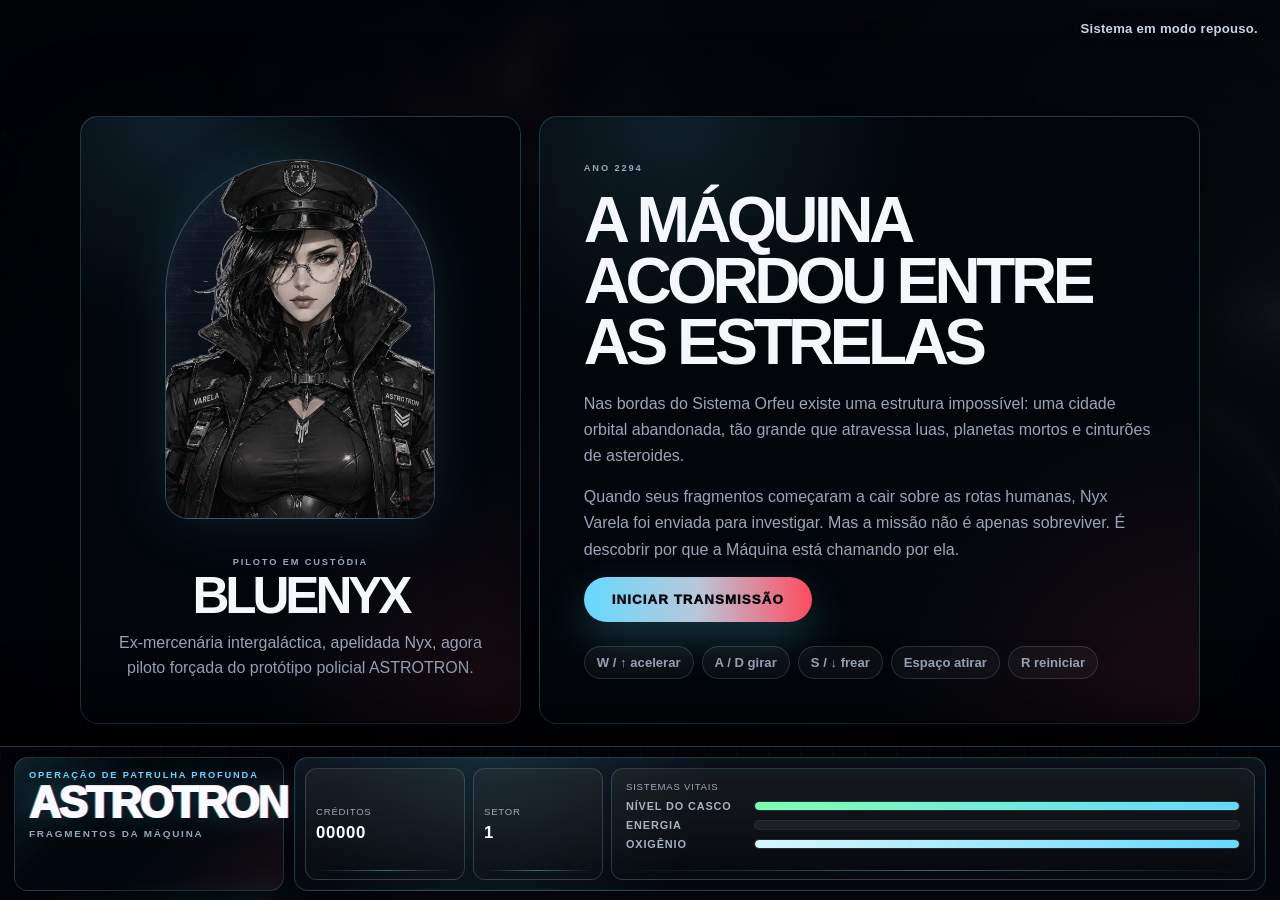
==== astrotron/index.html @ 040f87d0 "Add files via upload" ====
<!DOCTYPE html>
<html lang="pt-BR">
<head>
  <meta charset="UTF-8" />
  <meta name="viewport" content="width=device-width, initial-scale=1.0" />

  <title>ASTROTRON | Fragmentos da Máquina</title>

  <link rel="stylesheet" href="css/estilobackground.css" />
  <link rel="stylesheet" href="css/estilogeral.css" />
</head>

<body>
  <div class="astro-background">
    <div class="mega-structure structure-one"></div>
    <div class="mega-structure structure-two"></div>
    <div class="dust-layer"></div>
    <div class="noise-layer"></div>
  </div>

  <main class="game-shell">
    <section class="top-panel">
      <div class="brand-card">
        <p class="eyebrow">Operação de Patrulha Profunda</p>
        <h1>ASTROTRON</h1>
        <p class="subtitle">Fragmentos da Máquina</p>
      </div>

      <div class="hud cockpit-hud">
        <div class="hud-card compact">
          <span>Créditos</span>
          <strong id="scoreValue">00000</strong>
        </div>

        <div class="hud-card compact">
          <span>Setor</span>
          <strong id="waveValue">1</strong>
        </div>

        <div class="hud-card systems-card">
          <span>Sistemas vitais</span>

          <div class="stacked-bars">
            <label>
              <em>Nível do casco</em>
              <div class="bar hull"><i id="hullBar"></i></div>
            </label>

            <label>
              <em>Energia</em>
              <div class="bar energy"><i id="xpBar"></i></div>
            </label>

            <label>
              <em>Oxigênio</em>
              <div class="bar oxygen"><i id="oxygenBar"></i></div>
            </label>
          </div>
        </div>
      </div>
    </section>

    <section class="mission-panel">
      <span class="status-dot"></span>
      <p id="missionText">Sistema em modo repouso.</p>
    </section>

    <section class="canvas-card">
      <canvas id="gameCanvas"></canvas>

      <div id="startScreen" class="screen-overlay">
        <div class="title-screen">
          <div class="hero-profile">
            <div class="portrait-frame has-portrait-image title-nyx-frame">
              <img
                class="title-nyx-image"
                src="assets/img/personagens/nyx_retrato_policial.png"
                alt="Retrato de Nyx Varela"
                onerror="this.style.display='none';"
              />
              <div class="portrait-head"></div>
              <div class="portrait-hair"></div>
              <div class="portrait-body"></div>
              <div class="portrait-glow"></div>
            </div>

            <div class="profile-text">
              <p class="eyebrow">Piloto em custódia</p>
              <h2>BLUENYX</h2>
              <p>Ex-mercenária intergaláctica, apelidada Nyx, agora piloto forçada do protótipo policial ASTROTRON.</p>
            </div>
          </div>

          <div class="title-content">
            <p class="eyebrow">Ano 2294</p>
            <h2>A máquina acordou entre as estrelas</h2>

            <p>Nas bordas do Sistema Orfeu existe uma estrutura impossível: uma cidade orbital abandonada, tão grande que atravessa luas, planetas mortos e cinturões de asteroides.</p>

            <p>Quando seus fragmentos começaram a cair sobre as rotas humanas, Nyx Varela foi enviada para investigar. Mas a missão não é apenas sobreviver. É descobrir por que a Máquina está chamando por ela.</p>

            <button id="startBtn" class="primary-btn">Iniciar transmissão</button>

            <div class="controls-hint">
              <span>W / ↑ acelerar</span>
              <span>A / D girar</span>
              <span>S / ↓ frear</span>
              <span>Espaço atirar</span>
              <span>R reiniciar</span>
            </div>
          </div>
        </div>
      </div>

      <div id="cutsceneScreen" class="screen-overlay hidden">
        <div class="cutscene-box">
          <div class="cutscene-visual">
            <div class="cutscene-portrait">
              <div class="portrait-frame small has-portrait-image cutscene-nyx-frame">
                <img
                  class="cutscene-nyx-image"
                  src="assets/img/personagens/nyx_retrato_policial.png"
                  alt="Retrato de Nyx Varela"
                  onerror="this.style.display='none';"
                />
                <div class="portrait-head"></div>
                <div class="portrait-hair"></div>
                <div class="portrait-body"></div>
                <div class="portrait-glow"></div>
              </div>
            </div>

            <div class="cutscene-location">
              <span id="cutsceneChapter">Capítulo 01</span>
              <strong id="cutscenePlace">Cinturão Orfeu</strong>
            </div>
          </div>

          <div class="dialogue-box">
            <span id="speakerName">Nyx Varela</span>
            <p id="dialogueText"></p>

            <div class="dialogue-actions">
              <button id="skipCutsceneBtn" class="ghost-btn">Pular</button>
              <button id="nextDialogueBtn" class="primary-btn small-btn">Continuar</button>
            </div>
          </div>
        </div>
      </div>


      <div id="sectorLoadScreen" class="screen-overlay sector-load-screen hidden">
        <div class="sector-load-box">
          <span class="load-kicker">Sincronizando setor</span>
          <strong id="sectorLoadText">Carregando mapa, meteoros e telemetria...</strong>
          <div class="load-line"><i></i></div>
        </div>
      </div>

      <div id="stationScreen" class="screen-overlay hidden">
        <div class="station-box">
          <p class="eyebrow">Parada orbital</p>
          <h2 id="stationName">Posto Estelar</h2>
          <p id="stationDescription">Um abrigo improvisado preso a uma lua partida.</p>

          <div class="station-grid">
            <button id="repairBtn" class="station-card">
              <span>✚</span>
              <h3>Reparar casco</h3>
              <p>Gaste créditos para recuperar a integridade da nave.</p>
            </button>

            <button id="stationUpgradeBtn" class="station-card">
              <span>⬡</span>
              <h3>Oficina de upgrade</h3>
              <p>Instale módulos experimentais na ASTROTRON.</p>
            </button>

            <button id="continueMissionBtn" class="station-card">
              <span>➜</span>
              <h3>Continuar rota</h3>
              <p>Retorne ao vazio e atravesse o próximo setor.</p>
            </button>
          </div>
        </div>
      </div>

      <div id="upgradeScreen" class="screen-overlay hidden">
        <div class="screen-box upgrade-box">
          <p class="eyebrow">Oficina da ASTROTRON</p>
          <h2>Escolha uma melhoria</h2>
          <p>Cada módulo consome créditos e muda a forma como a nave responde no campo de fragmentos.</p>

          <div id="upgradeCards" class="upgrade-grid"></div>
        </div>
      </div>

      <div id="gameOverScreen" class="screen-overlay hidden">
        <div class="screen-box">
          <p class="eyebrow danger">Transmissão perdida</p>
          <h2>Nyx desapareceu no vazio</h2>

          <p>A última imagem enviada pela ASTROTRON mostra a Máquina se abrindo como uma cidade viva entre os destroços.</p>

          <div class="result-box">
            <span>Créditos finais</span>
            <strong id="finalScore">0</strong>
          </div>

          <div class="result-box">
            <span>Recorde local</span>
            <strong id="highScore">0</strong>
          </div>

          <button id="restartBtn" class="primary-btn">Reiniciar missão</button>
        </div>
      </div>
    </section>

    <footer class="bottom-panel">
      <p>ASTROTRON — Protótipo narrativo com combate espacial, setores, estações, upgrades e inimigos biomecânicos.</p>
    </footer>
  </main>

  <script src="js/config.js" defer></script>
  <script src="js/utils.js" defer></script>
  <script src="js/background.js" defer></script>
  <script src="js/story.js" defer></script>
  <script src="js/entities.js" defer></script>
  <script src="js/game.js" defer></script>
</body>
</html>
---- astrotron/css/estilobackground.css ----
.astro-background {
  position: fixed;
  inset: 0;
  z-index: 0;
  overflow: hidden;
  background:
    radial-gradient(circle at 20% 20%, rgba(102, 217, 255, 0.12), transparent 25%),
    radial-gradient(circle at 80% 12%, rgba(255, 75, 95, 0.1), transparent 26%),
    radial-gradient(circle at 52% 82%, rgba(140, 109, 255, 0.13), transparent 30%),
    #030407;
}

.astro-background::before,
.astro-background::after {
  content: "";
  position: absolute;
  inset: -20%;
  background-image:
    radial-gradient(circle, rgba(255, 255, 255, 0.72) 1px, transparent 1px),
    radial-gradient(circle, rgba(102, 217, 255, 0.42) 1px, transparent 1px);
  background-size: 120px 120px, 220px 220px;
  background-position: 0 0, 50px 70px;
  opacity: 0.28;
  animation: starDrift 70s linear infinite;
}

.astro-background::after {
  opacity: 0.18;
  filter: blur(1px);
  animation-duration: 120s;
  animation-direction: reverse;
}

.mega-structure {
  position: absolute;
  width: 620px;
  height: 620px;
  opacity: 0.24;
  border: 1px solid rgba(185, 230, 255, 0.15);
  background:
    repeating-linear-gradient(90deg, rgba(255, 255, 255, 0.05) 0 2px, transparent 2px 42px),
    repeating-linear-gradient(0deg, rgba(255, 255, 255, 0.035) 0 2px, transparent 2px 54px),
    linear-gradient(135deg, rgba(102, 217, 255, 0.08), transparent);
  box-shadow:
    inset 0 0 80px rgba(102, 217, 255, 0.08),
    0 0 80px rgba(0, 0, 0, 0.6);
}

.structure-one {
  right: -220px;
  top: -180px;
  transform: rotate(18deg);
}

.structure-two {
  left: -260px;
  bottom: -240px;
  transform: rotate(-12deg);
}

.dust-layer {
  position: absolute;
  inset: -10%;
  background:
    radial-gradient(circle at 40% 55%, rgba(255, 255, 255, 0.07), transparent 2%),
    radial-gradient(circle at 64% 38%, rgba(255, 75, 95, 0.08), transparent 3%),
    radial-gradient(circle at 18% 72%, rgba(102, 217, 255, 0.08), transparent 2%);
  filter: blur(26px);
  animation: dustMove 18s ease-in-out infinite alternate;
}

.noise-layer {
  position: absolute;
  inset: 0;
  opacity: 0.12;
  background: repeating-linear-gradient(
    to bottom,
    transparent 0,
    transparent 5px,
    rgba(255, 255, 255, 0.08) 6px
  );
  pointer-events: none;
}

@keyframes starDrift {
  from {
    transform: translate3d(0, 0, 0) rotate(0deg);
  }

  to {
    transform: translate3d(-160px, 120px, 0) rotate(8deg);
  }
}

@keyframes dustMove {
  from {
    transform: translateX(-30px) scale(1);
  }

  to {
    transform: translateX(30px) scale(1.08);
  }
}
---- astrotron/css/estilogeral.css ----
* {
  margin: 0;
  padding: 0;
  box-sizing: border-box;
}

:root {
  --bg: #030407;
  --panel: rgba(8, 12, 18, 0.62);
  --panel-strong: rgba(7, 10, 16, 0.94);
  --line: rgba(185, 230, 255, 0.16);
  --line-strong: rgba(185, 230, 255, 0.3);
  --text: #f4f7fb;
  --muted: #9aa6b8;
  --steel: #b8c7d9;
  --blue: #66d9ff;
  --red: #ff4b5f;
  --amber: #ffb86b;
  --green: #7dffb2;
  --violet: #8c6dff;
  --shadow: 0 24px 90px rgba(0, 0, 0, 0.55);
}

html,
body {
  width: 100%;
  height: 100%;
  background: var(--bg);
  color: var(--text);
  font-family: Arial, Helvetica, sans-serif;
  overflow: hidden;
}

button {
  font-family: inherit;
}

.game-shell {
  position: fixed;
  inset: 0;
  z-index: 2;
  width: 100vw;
  height: 100vh;
  padding: 0;
  overflow: hidden;
}

.canvas-card {
  position: fixed;
  inset: 0;
  width: 100vw;
  height: 100vh;
  min-height: 100vh;
  border: 0;
  border-radius: 0;
  overflow: hidden;
  background: #020308;
}

#gameCanvas {
  display: block;
  width: 100%;
  height: 100%;
  background: #020308;
}

.top-panel {
  position: fixed;
  top: 12px;
  left: 12px;
  right: 12px;
  z-index: 25;
  display: grid;
  grid-template-columns: minmax(210px, 300px) 1fr;
  gap: 10px;
  pointer-events: none;
}

.brand-card,
.hud,
.mission-panel,
.bottom-panel {
  border: 1px solid var(--line);
  background: linear-gradient(135deg, rgba(255, 255, 255, 0.045), transparent 38%), var(--panel);
  backdrop-filter: blur(18px);
  box-shadow: var(--shadow);
  pointer-events: auto;
}

.brand-card {
  position: relative;
  overflow: hidden;
  border-radius: 12px;
  padding: 10px 14px;
}

.brand-card::before {
  content: "";
  position: absolute;
  left: -30%;
  bottom: -25%;
  width: 130%;
  height: 2px;
  background: linear-gradient(90deg, transparent, var(--blue), var(--red), transparent);
  box-shadow: 0 0 32px var(--blue);
  transform: rotate(-8deg);
}

.eyebrow {
  color: var(--blue);
  text-transform: uppercase;
  letter-spacing: 0.2em;
  font-size: 0.58rem;
  font-weight: 900;
  margin-bottom: 4px;
}

.eyebrow.danger {
  color: var(--red);
}

h1 {
  font-size: clamp(1.8rem, 3.7vw, 3.9rem);
  line-height: 0.82;
  letter-spacing: -0.09em;
  font-weight: 950;
  text-transform: uppercase;
  color: #f8fbff;
  text-shadow:
    2px 0 0 rgba(255, 75, 95, 0.65),
    -2px 0 0 rgba(102, 217, 255, 0.65),
    0 0 40px rgba(102, 217, 255, 0.2);
}

.subtitle {
  margin-top: 5px;
  color: var(--muted);
  font-weight: 800;
  letter-spacing: 0.12em;
  text-transform: uppercase;
  font-size: 0.64rem;
}

.hud {
  border-radius: 12px;
  padding: 8px;
  display: grid;
  grid-template-columns: repeat(5, minmax(90px, 1fr));
  gap: 8px;
}

.hud-card {
  border: 1px solid var(--line);
  background: rgba(3, 5, 12, 0.45);
  border-radius: 9px;
  padding: 9px 10px;
  min-height: 62px;
}

.hud-card span {
  display: block;
  color: var(--muted);
  font-size: 0.62rem;
  margin-bottom: 6px;
  text-transform: uppercase;
  letter-spacing: 0.08em;
}

.hud-card strong {
  font-size: 0.95rem;
  letter-spacing: 0.04em;
}

.hud-card.wide {
  grid-column: span 1;
}

.bar {
  width: 100%;
  height: 7px;
  border-radius: 999px;
  background: rgba(255, 255, 255, 0.08);
  overflow: hidden;
}

.bar i {
  display: block;
  width: 100%;
  height: 100%;
  border-radius: inherit;
  background: linear-gradient(90deg, var(--green), var(--blue));
  box-shadow: 0 0 18px rgba(102, 217, 255, 0.45);
  transition: width 0.25s ease;
}

.bar.xp i {
  width: 0%;
  background: linear-gradient(90deg, var(--violet), var(--red), var(--amber));
}

.mission-panel {
  position: fixed;
  left: 12px;
  right: 12px;
  top: 92px;
  z-index: 24;
  min-height: 34px;
  border-radius: 10px;
  padding: 8px 14px;
  display: flex;
  align-items: center;
  gap: 10px;
}

.status-dot {
  width: 9px;
  height: 9px;
  border-radius: 999px;
  background: var(--blue);
  box-shadow: 0 0 20px var(--blue);
}

.mission-panel p {
  color: var(--muted);
  font-weight: 800;
  letter-spacing: 0.02em;
  font-size: 0.82rem;
}

.screen-overlay {
  position: absolute;
  inset: 0;
  z-index: 10;
  display: grid;
  place-items: center;
  padding: 18px;
  background: linear-gradient(180deg, rgba(2, 3, 8, 0.36), rgba(2, 3, 8, 0.88)), rgba(2, 3, 8, 0.7);
  backdrop-filter: blur(12px);
  animation: interfaceFadeIn 0.38s ease both;
}

@keyframes interfaceFadeIn {
  from {
    opacity: 0;
    transform: scale(1.015);
  }

  to {
    opacity: 1;
    transform: scale(1);
  }
}

.hidden {
  display: none !important;
}

.title-screen {
  width: min(1120px, calc(100vw - 36px));
  display: grid;
  grid-template-columns: 0.8fr 1.2fr;
  gap: 18px;
  align-items: stretch;
  margin-top: 88px;
}

.hero-profile,
.title-content,
.screen-box,
.cutscene-box,
.station-box {
  border: 1px solid var(--line-strong);
  background: linear-gradient(135deg, rgba(102, 217, 255, 0.08), transparent 35%), linear-gradient(315deg, rgba(255, 75, 95, 0.08), transparent 38%), var(--panel-strong);
  box-shadow: var(--shadow);
}

.hero-profile {
  border-radius: 18px;
  padding: 26px;
  display: flex;
  flex-direction: column;
  justify-content: center;
}

.title-content,
.screen-box,
.station-box {
  border-radius: 18px;
  padding: clamp(24px, 4vw, 44px);
}

.title-content h2,
.screen-box h2,
.station-box h2 {
  font-size: clamp(2.1rem, 5vw, 4.6rem);
  line-height: 0.95;
  letter-spacing: -0.07em;
  margin-bottom: 18px;
  text-transform: uppercase;
}

.title-content p,
.screen-box p,
.station-box p {
  color: var(--muted);
  line-height: 1.65;
  margin-bottom: 14px;
}

.portrait-frame {
  position: relative;
  width: min(270px, 80vw);
  height: 360px;
  margin: 0 auto 24px;
  border: 1px solid var(--line-strong);
  border-radius: 140px 140px 24px 24px;
  overflow: hidden;
  background: radial-gradient(circle at 50% 25%, rgba(255, 75, 95, 0.22), transparent 28%), linear-gradient(180deg, #111827, #05070c);
  box-shadow: inset 0 0 40px rgba(102, 217, 255, 0.08), 0 0 60px rgba(102, 217, 255, 0.13);
}

.portrait-frame.small {
  width: 180px;
  height: 240px;
  margin: 0;
  border-radius: 90px 90px 22px 22px;
}

.portrait-head {
  position: absolute;
  left: 50%;
  top: 65px;
  width: 86px;
  height: 108px;
  transform: translateX(-50%);
  border-radius: 50px 50px 44px 44px;
  background: linear-gradient(180deg, #d6b19c, #8d5f55);
  box-shadow: inset -10px -12px 20px rgba(0, 0, 0, 0.25);
  z-index: 3;
}

.portrait-frame.small .portrait-head {
  top: 28px;
  width: 42px;
  height: 54px;
}

.portrait-hair {
  position: absolute;
  left: 50%;
  top: 38px;
  width: 150px;
  height: 190px;
  transform: translateX(-50%);
  border-radius: 80px 80px 60px 60px;
  background: linear-gradient(120deg, rgba(102, 217, 255, 0.35), transparent 30%), linear-gradient(180deg, #141923, #030405);
  z-index: 2;
}

.portrait-frame.small .portrait-hair {
  top: 18px;
  width: 72px;
  height: 96px;
}

.portrait-body {
  position: absolute;
  left: 50%;
  bottom: -12px;
  width: 220px;
  height: 190px;
  transform: translateX(-50%);
  clip-path: polygon(50% 0%, 86% 18%, 100% 100%, 0 100%, 14% 18%);
  background: linear-gradient(90deg, rgba(102, 217, 255, 0.45), transparent 18%, transparent 82%, rgba(255, 75, 95, 0.45)), linear-gradient(180deg, #2b3441, #07090f);
  z-index: 1;
}

.portrait-frame.small .portrait-body {
  width: 100px;
  height: 88px;
}

.portrait-glow {
  position: absolute;
  inset: 0;
  background: linear-gradient(90deg, transparent 47%, rgba(102, 217, 255, 0.18) 48%, transparent 50%), repeating-linear-gradient(to bottom, transparent 0 8px, rgba(255, 255, 255, 0.04) 9px);
  z-index: 4;
  mix-blend-mode: screen;
}

.profile-text {
  text-align: center;
}

.profile-text h2 {
  font-size: clamp(2rem, 4vw, 3.8rem);
  line-height: 0.9;
  letter-spacing: -0.08em;
}

.profile-text p {
  color: var(--muted);
  line-height: 1.55;
  margin-top: 12px;
}

.primary-btn,
.ghost-btn {
  border: 0;
  border-radius: 999px;
  padding: 15px 28px;
  font-weight: 950;
  text-transform: uppercase;
  letter-spacing: 0.08em;
  cursor: pointer;
  transition: transform 0.18s ease, filter 0.18s ease, border-color 0.18s ease;
}

.primary-btn {
  color: #05070c;
  background: linear-gradient(90deg, var(--blue), var(--steel), var(--red));
  box-shadow: 0 16px 42px rgba(102, 217, 255, 0.22);
}

.primary-btn:hover,
.ghost-btn:hover,
.station-card:hover,
.upgrade-card:hover {
  transform: translateY(-3px);
  filter: brightness(1.08);
}

.ghost-btn {
  color: var(--text);
  background: transparent;
  border: 1px solid var(--line-strong);
}

.small-btn {
  padding: 11px 18px;
  font-size: 0.78rem;
}

.controls-hint {
  display: flex;
  flex-wrap: wrap;
  gap: 8px;
  margin-top: 24px;
}

.controls-hint span {
  border: 1px solid var(--line);
  border-radius: 999px;
  padding: 8px 12px;
  color: var(--muted);
  background: rgba(255, 255, 255, 0.04);
  font-size: 0.82rem;
  font-weight: 800;
}

.cutscene-box {
  width: min(1050px, calc(100vw - 36px));
  border-radius: 18px;
  overflow: hidden;
  margin-top: 70px;
}

.cutscene-visual {
  min-height: 300px;
  padding: 26px;
  display: flex;
  align-items: flex-end;
  justify-content: space-between;
  gap: 18px;
  background: linear-gradient(180deg, rgba(2, 3, 8, 0.2), rgba(2, 3, 8, 0.88)), repeating-linear-gradient(90deg, rgba(255, 255, 255, 0.04) 0 1px, transparent 1px 80px), radial-gradient(circle at 80% 20%, rgba(255, 75, 95, 0.18), transparent 30%), radial-gradient(circle at 20% 60%, rgba(102, 217, 255, 0.16), transparent 28%);
}

.cutscene-location {
  text-align: right;
}

.cutscene-location span {
  display: block;
  color: var(--blue);
  text-transform: uppercase;
  letter-spacing: 0.18em;
  font-size: 0.75rem;
  font-weight: 900;
  margin-bottom: 8px;
}

.cutscene-location strong {
  display: block;
  font-size: clamp(2rem, 5vw, 4.5rem);
  line-height: 0.85;
  letter-spacing: -0.08em;
  text-transform: uppercase;
}

.dialogue-box {
  border-top: 1px solid var(--line-strong);
  padding: 22px;
  background: rgba(2, 3, 8, 0.82);
}

.dialogue-box span {
  display: block;
  color: var(--amber);
  font-weight: 950;
  text-transform: uppercase;
  letter-spacing: 0.12em;
  margin-bottom: 10px;
}

.dialogue-box p {
  color: var(--text);
  font-size: clamp(1.1rem, 2.2vw, 1.45rem);
  line-height: 1.55;
  min-height: 76px;
}

.dialogue-actions {
  display: flex;
  justify-content: flex-end;
  gap: 10px;
  margin-top: 18px;
}

.station-box {
  width: min(980px, calc(100vw - 36px));
  text-align: center;
  margin-top: 70px;
}

.station-grid,
.upgrade-grid {
  display: grid;
  grid-template-columns: repeat(3, 1fr);
  gap: 14px;
  margin-top: 24px;
}

.station-card,
.upgrade-card {
  border: 1px solid var(--line);
  border-radius: 16px;
  padding: 22px;
  color: var(--text);
  background: linear-gradient(180deg, rgba(255, 255, 255, 0.075), rgba(255, 255, 255, 0.025));
  text-align: left;
  cursor: pointer;
  transition: transform 0.18s ease, filter 0.18s ease, border-color 0.18s ease;
}

.disabled-upgrade {
  opacity: 0.48;
  cursor: not-allowed;
}

.station-card:hover,
.upgrade-card:hover {
  border-color: var(--blue);
}

.station-card span,
.upgrade-icon {
  width: 50px;
  height: 50px;
  display: grid;
  place-items: center;
  border-radius: 14px;
  margin-bottom: 14px;
  color: var(--blue);
  background: rgba(102, 217, 255, 0.1);
  font-size: 1.5rem;
}

.station-card h3,
.upgrade-card h3 {
  margin-bottom: 8px;
  font-size: 1.2rem;
}

.station-card p,
.upgrade-card p {
  color: var(--muted);
  line-height: 1.5;
  margin: 0 0 8px;
}

.upgrade-box {
  width: min(960px, calc(100vw - 36px));
  text-align: center;
  margin-top: 70px;
}

.result-box {
  border: 1px solid var(--line);
  border-radius: 14px;
  padding: 14px;
  margin: 12px auto;
  max-width: 330px;
  background: rgba(255, 255, 255, 0.04);
}

.result-box span {
  display: block;
  color: var(--muted);
  margin-bottom: 6px;
}

.result-box strong {
  font-size: 1.7rem;
}

.bottom-panel {
  display: none;
}

@media (max-width: 980px) {
  .top-panel {
    grid-template-columns: 1fr;
  }

  .hud {
    grid-template-columns: repeat(2, 1fr);
  }

  .hud-card.wide {
    grid-column: span 2;
  }

  .mission-panel {
    top: 210px;
  }

  .title-screen {
    grid-template-columns: 1fr;
    margin-top: 220px;
    overflow-y: auto;
    max-height: calc(100vh - 240px);
  }

  .station-grid,
  .upgrade-grid {
    grid-template-columns: 1fr;
  }

  .cutscene-visual {
    align-items: center;
    flex-direction: column;
    text-align: center;
  }

  .cutscene-location {
    text-align: center;
  }
}

@media (max-width: 560px) {
  .top-panel {
    left: 6px;
    right: 6px;
    top: 6px;
  }

  .hud {
    grid-template-columns: 1fr;
  }

  .hud-card.wide {
    grid-column: span 1;
  }

  .mission-panel {
    left: 6px;
    right: 6px;
    top: 390px;
  }

  .screen-overlay {
    padding: 8px;
  }

  .title-content,
  .screen-box,
  .station-box {
    padding: 22px;
  }

  .dialogue-actions {
    flex-direction: column;
  }
}


.cutscene-nyx-frame {
  background: #f3f0ec;
}

.cutscene-nyx-image {
  position: absolute;
  inset: 0;
  z-index: 6;
  width: 100%;
  height: 100%;
  object-fit: cover;
  object-position: center top;
}

.cutscene-nyx-image + .portrait-head,
.cutscene-nyx-image + .portrait-head + .portrait-hair,
.cutscene-nyx-image + .portrait-head + .portrait-hair + .portrait-body {
  opacity: 0;
}

.screen-overlay:not(.hidden),
.cutscene-box,
.station-box,
.screen-box,
.title-screen {
  animation: astrotronFadeIn 0.45s ease both;
}

@keyframes astrotronFadeIn {
  from {
    opacity: 0;
    transform: translateY(8px) scale(1.01);
  }

  to {
    opacity: 1;
    transform: translateY(0) scale(1);
  }
}


.has-portrait-image {
  background: radial-gradient(circle at 50% 20%, rgba(255, 75, 95, 0.12), transparent 28%), linear-gradient(180deg, #111827, #05070c);
}

.title-nyx-image,
.cutscene-nyx-image {
  position: absolute;
  inset: 0;
  z-index: 6;
  width: 100%;
  height: 100%;
  object-fit: contain;
  object-position: center bottom;
}

.title-nyx-image {
  transform: scale(1.08);
  transform-origin: center bottom;
}

.cutscene-nyx-image {
  transform: scale(1.22);
  transform-origin: center bottom;
}

.has-portrait-image .portrait-head,
.has-portrait-image .portrait-hair,
.has-portrait-image .portrait-body {
  opacity: 0;
}

.cutscene-box {
  width: min(1180px, calc(100vw - 36px));
}

.cutscene-visual {
  min-width: 220px;
}


/* ASTROTRON V10 - cockpit UI, RPG Maker dialogue and professional HUD */

body {
  cursor: crosshair;
}

.top-panel {
  top: auto;
  bottom: 0;
  left: 0;
  right: 0;
  height: 154px;
  padding: 10px 14px 12px;
  display: grid;
  grid-template-columns: 270px 1fr;
  align-items: stretch;
  gap: 10px;
  pointer-events: none;
  background:
    linear-gradient(180deg, rgba(3, 5, 11, 0.0), rgba(3, 5, 11, 0.86) 14%, rgba(3, 5, 11, 0.96)),
    repeating-linear-gradient(90deg, rgba(102, 217, 255, 0.04) 0 1px, transparent 1px 32px);
  border-top: 1px solid rgba(102, 217, 255, 0.26);
  box-shadow: 0 -24px 70px rgba(0, 0, 0, 0.82);
}

.brand-card {
  border-radius: 14px;
  padding: 12px 14px;
  background:
    linear-gradient(135deg, rgba(102, 217, 255, 0.12), transparent 32%),
    linear-gradient(315deg, rgba(255, 75, 95, 0.08), transparent 42%),
    rgba(3, 8, 14, 0.88);
  overflow: visible;
}

.brand-card h1,
h1 {
  font-size: clamp(1.9rem, 3.4vw, 3.35rem);
  line-height: 0.9;
  letter-spacing: -0.045em;
  white-space: nowrap;
  overflow: visible;
  text-shadow:
    1px 0 0 rgba(255, 75, 95, 0.65),
    -1px 0 0 rgba(102, 217, 255, 0.65),
    0 0 28px rgba(102, 217, 255, 0.24);
}

.subtitle {
  font-size: 0.62rem;
  letter-spacing: 0.18em;
}

.hud {
  border-radius: 14px;
  padding: 10px;
  background:
    radial-gradient(circle at 20% 0%, rgba(102, 217, 255, 0.13), transparent 28%),
    linear-gradient(180deg, rgba(10, 16, 24, 0.88), rgba(2, 4, 9, 0.94));
  border-color: rgba(102, 217, 255, 0.24);
  box-shadow:
    inset 0 0 0 1px rgba(255, 255, 255, 0.025),
    inset 0 0 42px rgba(102, 217, 255, 0.05);
}

.hud-card {
  min-height: 82px;
  border-radius: 12px;
  background:
    linear-gradient(180deg, rgba(255, 255, 255, 0.065), rgba(255, 255, 255, 0.018)),
    rgba(0, 0, 0, 0.22);
  border-color: rgba(185, 230, 255, 0.18);
  position: relative;
  overflow: hidden;
}

.hud-card::after {
  content: "";
  position: absolute;
  left: 10px;
  right: 10px;
  bottom: 8px;
  height: 1px;
  background: linear-gradient(90deg, transparent, rgba(102, 217, 255, 0.45), transparent);
}

.hud-card span {
  color: rgba(210, 224, 240, 0.72);
  font-size: 0.6rem;
}

.hud-card strong {
  font-size: 1.05rem;
  color: #f5fbff;
}

.bar {
  height: 9px;
  margin-top: 12px;
  background: rgba(255, 255, 255, 0.065);
  border: 1px solid rgba(255, 255, 255, 0.05);
}

.mission-panel {
  top: auto;
  left: 14px;
  right: 14px;
  bottom: 160px;
  border-radius: 12px;
  background: linear-gradient(90deg, rgba(4, 8, 16, 0.76), rgba(4, 8, 16, 0.38));
  border-color: rgba(102, 217, 255, 0.22);
  box-shadow: 0 10px 40px rgba(0, 0, 0, 0.45);
}

.screen-overlay {
  padding-bottom: 166px;
}

/* RPG Maker style dialogue */
#cutsceneScreen {
  place-items: end center;
  padding: 0 24px 172px;
  background: linear-gradient(180deg, rgba(0,0,0,0.14), rgba(0,0,0,0.42));
}

.cutscene-box {
  position: relative;
  width: min(1180px, calc(100vw - 48px));
  margin: 0 auto;
  border: 0;
  background: transparent;
  box-shadow: none;
  overflow: visible;
  display: block;
}

.cutscene-visual {
  min-height: 0;
  padding: 0;
  background: none;
  display: block;
}

.cutscene-portrait {
  position: absolute;
  left: 34px;
  bottom: 118px;
  z-index: 15;
  filter: drop-shadow(0 18px 32px rgba(0, 0, 0, 0.72));
}

.portrait-frame.small {
  width: 240px;
  height: 320px;
  border-radius: 18px;
  border-color: rgba(102, 217, 255, 0.24);
  background: transparent;
}

.cutscene-nyx-image {
  transform: scale(1.33);
  object-fit: contain;
  object-position: center bottom;
}

.cutscene-location {
  position: absolute;
  right: 28px;
  bottom: 128px;
  z-index: 16;
  text-align: right;
  opacity: 0.82;
  pointer-events: none;
}

.cutscene-location strong {
  font-size: clamp(1.4rem, 3.2vw, 3.3rem);
}

.dialogue-box {
  position: relative;
  z-index: 14;
  min-height: 150px;
  padding: 24px 28px 20px 300px;
  border: 1px solid rgba(102, 217, 255, 0.28);
  border-radius: 16px;
  background:
    linear-gradient(90deg, rgba(2, 7, 14, 0.96), rgba(5, 10, 18, 0.9)),
    repeating-linear-gradient(90deg, rgba(255,255,255,0.04) 0 1px, transparent 1px 30px);
  box-shadow:
    0 -12px 50px rgba(0,0,0,0.55),
    inset 0 0 38px rgba(102, 217, 255, 0.055);
}

.dialogue-box span {
  color: #66d9ff;
  font-size: 0.88rem;
  margin-bottom: 9px;
}

.dialogue-box p {
  font-size: clamp(1.05rem, 1.7vw, 1.32rem);
  min-height: 58px;
  max-width: 760px;
}

.dialogue-actions {
  position: absolute;
  right: 18px;
  bottom: 16px;
  margin: 0;
}

.ghost-btn,
.primary-btn.small-btn {
  padding: 10px 16px;
}

.sector-load-screen {
  z-index: 28;
  background:
    radial-gradient(circle at 50% 45%, rgba(102, 217, 255, 0.12), transparent 32%),
    rgba(0, 0, 0, 0.68);
}

.sector-load-box {
  width: min(520px, calc(100vw - 48px));
  padding: 26px;
  border: 1px solid rgba(102, 217, 255, 0.28);
  border-radius: 18px;
  background: rgba(4, 8, 16, 0.9);
  box-shadow: 0 20px 80px rgba(0, 0, 0, 0.72);
  text-align: center;
}

.load-kicker {
  display: block;
  color: #66d9ff;
  text-transform: uppercase;
  letter-spacing: 0.18em;
  font-weight: 900;
  font-size: 0.7rem;
  margin-bottom: 10px;
}

.sector-load-box strong {
  display: block;
  font-size: 1rem;
  color: #f4f7fb;
  margin-bottom: 18px;
}

.load-line {
  height: 4px;
  border-radius: 999px;
  background: rgba(255,255,255,0.08);
  overflow: hidden;
}

.load-line i {
  display: block;
  height: 100%;
  width: 44%;
  border-radius: inherit;
  background: linear-gradient(90deg, transparent, #66d9ff, #ff4b5f);
  animation: loadSweep 1s ease-in-out infinite;
}

@keyframes loadSweep {
  from { transform: translateX(-110%); }
  to { transform: translateX(250%); }
}

.upgrade-box,
.station-box,
.screen-box,
.title-content,
.hero-profile {
  border-color: rgba(102, 217, 255, 0.23);
  background:
    radial-gradient(circle at 20% 0%, rgba(102, 217, 255, 0.12), transparent 30%),
    radial-gradient(circle at 100% 100%, rgba(255, 75, 95, 0.1), transparent 35%),
    rgba(3, 7, 13, 0.92);
}

.upgrade-card,
.station-card {
  border-color: rgba(102, 217, 255, 0.18);
  background:
    linear-gradient(135deg, rgba(102, 217, 255, 0.085), transparent 36%),
    linear-gradient(180deg, rgba(255,255,255,0.055), rgba(255,255,255,0.018));
}

.disabled-upgrade {
  cursor: not-allowed;
}

@media (max-width: 980px) {
  .top-panel {
    height: 270px;
    grid-template-columns: 1fr;
  }

  .mission-panel {
    bottom: 276px;
    top: auto;
  }

  .screen-overlay {
    padding-bottom: 282px;
  }

  #cutsceneScreen {
    padding-bottom: 286px;
  }

  .dialogue-box {
    padding-left: 24px;
    padding-top: 130px;
  }

  .cutscene-portrait {
    left: 24px;
    bottom: 118px;
  }

  .portrait-frame.small {
    width: 160px;
    height: 210px;
  }
}

@media (max-width: 560px) {
  .top-panel {
    height: 410px;
  }

  .mission-panel {
    bottom: 416px;
    top: auto;
  }

  .screen-overlay {
    padding-bottom: 420px;
  }

  #cutsceneScreen {
    padding: 0 10px 420px;
  }
}


/* ASTROTRON V11 - revisão de HUD, cutscenes e área jogável */

.cinematic-mode .top-panel,
.cinematic-mode .mission-panel {
  opacity: 0;
  pointer-events: none;
  transform: translateY(18px);
}

.top-panel,
.mission-panel {
  transition: opacity 0.28s ease, transform 0.28s ease;
}

.cockpit-hud {
  grid-template-columns: 160px 130px 1fr;
}

.hud-card.compact {
  min-height: 112px;
  display: flex;
  flex-direction: column;
  justify-content: center;
}

.systems-card {
  min-height: 112px;
  padding: 12px 14px;
}

.systems-card > span {
  margin-bottom: 8px;
}

.stacked-bars {
  display: grid;
  gap: 7px;
}

.stacked-bars label {
  display: grid;
  grid-template-columns: 118px 1fr;
  gap: 10px;
  align-items: center;
}

.stacked-bars em {
  font-style: normal;
  color: rgba(210, 224, 240, 0.78);
  font-size: 0.68rem;
  font-weight: 900;
  letter-spacing: 0.08em;
  text-transform: uppercase;
}

.stacked-bars .bar {
  margin-top: 0;
  height: 10px;
}

.bar.hull i {
  background: linear-gradient(90deg, #7dffb2, #66d9ff);
}

.bar.energy i {
  background: linear-gradient(90deg, #8c6dff, #66d9ff);
}

.bar.oxygen i {
  width: 100%;
  background: linear-gradient(90deg, #d7f7ff, #66d9ff);
}

.mission-panel {
  top: 20px;
  right: 22px;
  left: auto;
  bottom: auto;
  width: min(420px, calc(100vw - 44px));
  min-height: 0;
  padding: 0;
  border: 0;
  background: transparent;
  box-shadow: none;
  justify-content: flex-end;
  pointer-events: none;
}

.mission-panel .status-dot {
  display: none;
}

.mission-panel p {
  text-align: right;
  color: rgba(230, 240, 255, 0.88);
  text-shadow: 0 0 12px rgba(0, 0, 0, 0.92), 0 0 18px rgba(102, 217, 255, 0.28);
  font-size: 0.82rem;
  line-height: 1.35;
}

.cutscene-portrait {
  left: 22px;
  bottom: 96px;
}

.portrait-frame.small {
  width: 280px;
  height: 390px;
  border: 0;
  overflow: visible;
  background: transparent;
}

.cutscene-nyx-image {
  width: 100%;
  height: 100%;
  object-fit: contain;
  object-position: center bottom;
  transform: scale(1.02);
  filter: drop-shadow(0 18px 26px rgba(0, 0, 0, 0.72));
}

.dialogue-box {
  padding-left: 330px;
}

@media (max-width: 980px) {
  .cockpit-hud {
    grid-template-columns: 1fr 1fr;
  }

  .systems-card {
    grid-column: span 2;
  }

  .mission-panel {
    top: 12px;
    right: 12px;
    bottom: auto;
  }

  .portrait-frame.small {
    width: 190px;
    height: 270px;
  }

  .dialogue-box {
    padding-left: 24px;
    padding-top: 155px;
  }
}

@media (max-width: 560px) {
  .cockpit-hud {
    grid-template-columns: 1fr;
  }

  .systems-card {
    grid-column: span 1;
  }

  .stacked-bars label {
    grid-template-columns: 96px 1fr;
  }

  .mission-panel {
    top: 8px;
    right: 8px;
    width: calc(100vw - 16px);
  }
}
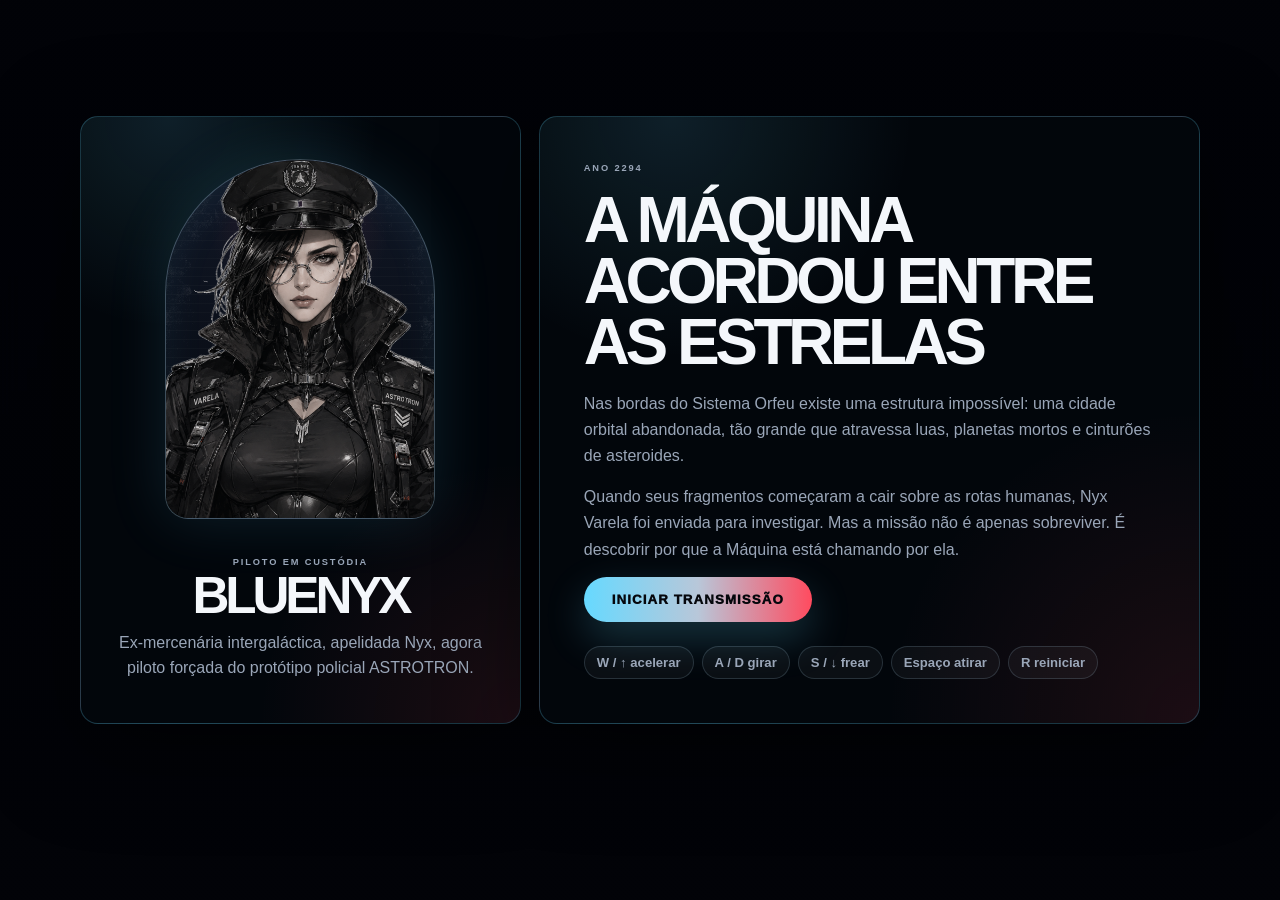
==== commit 7a8a231e: "Add files via upload" ====
--- a/astrotron/index.html
+++ b/astrotron/index.html
@@ -114,13 +114,25 @@
 
       <div id="cutsceneScreen" class="screen-overlay hidden">
         <div class="cutscene-box">
-          <div class="cutscene-visual">
+          <div class="cutscene-meta">
+            <div>
+              <span class="meta-label">Transmissão</span>
+              <strong id="speakerName">Nyx</strong>
+            </div>
+
+            <div>
+              <span id="cutsceneChapter">Capítulo 01</span>
+              <strong id="cutscenePlace">Cinturão Orfeu</strong>
+            </div>
+          </div>
+
+          <div class="dialogue-row">
             <div class="cutscene-portrait">
               <div class="portrait-frame small has-portrait-image cutscene-nyx-frame">
                 <img
                   class="cutscene-nyx-image"
                   src="assets/img/personagens/nyx_retrato_policial.png"
-                  alt="Retrato de Nyx Varela"
+                  alt="Retrato de Bluenyx Varela"
                   onerror="this.style.display='none';"
                 />
                 <div class="portrait-head"></div>
@@ -130,19 +142,13 @@
               </div>
             </div>
 
-            <div class="cutscene-location">
-              <span id="cutsceneChapter">Capítulo 01</span>
-              <strong id="cutscenePlace">Cinturão Orfeu</strong>
-            </div>
-          </div>
-
-          <div class="dialogue-box">
-            <span id="speakerName">Nyx Varela</span>
-            <p id="dialogueText"></p>
-
-            <div class="dialogue-actions">
-              <button id="skipCutsceneBtn" class="ghost-btn">Pular</button>
-              <button id="nextDialogueBtn" class="primary-btn small-btn">Continuar</button>
+            <div class="dialogue-box">
+              <p id="dialogueText"></p>
+
+              <div class="dialogue-actions">
+                <button id="skipCutsceneBtn" class="ghost-btn">Pular</button>
+                <button id="nextDialogueBtn" class="primary-btn small-btn">Continuar</button>
+              </div>
             </div>
           </div>
         </div>
@@ -162,6 +168,7 @@
           <p class="eyebrow">Parada orbital</p>
           <h2 id="stationName">Posto Estelar</h2>
           <p id="stationDescription">Um abrigo improvisado preso a uma lua partida.</p>
+          <p class="interface-credits">Créditos disponíveis: <strong id="interfaceCreditsValue">00000</strong></p>
 
           <div class="station-grid">
             <button id="repairBtn" class="station-card">
@@ -191,6 +198,7 @@
           <h2>Escolha uma melhoria</h2>
           <p>Cada módulo consome créditos e muda a forma como a nave responde no campo de fragmentos.</p>
 
+          <p class="interface-credits">Créditos disponíveis: <strong id="upgradeCreditsValue">00000</strong></p>
           <div id="upgradeCards" class="upgrade-grid"></div>
         </div>
       </div>
--- a/astrotron/css/estilogeral.css
+++ b/astrotron/css/estilogeral.css
@@ -1298,3 +1298,216 @@
     width: calc(100vw - 16px);
   }
 }
+
+
+/* ASTROTRON V12 - ajustes solicitados */
+
+.menu-mode .top-panel,
+.menu-mode .mission-panel,
+.cinematic-mode .top-panel,
+.cinematic-mode .mission-panel {
+  opacity: 0;
+  pointer-events: none;
+  transform: translateY(18px);
+}
+
+.top-panel {
+  grid-template-columns: clamp(360px, 35vw, 470px) minmax(0, 1fr);
+  height: 140px;
+  padding: 8px 12px 10px;
+}
+
+.brand-card {
+  min-width: 0;
+  padding: 10px 14px;
+}
+
+.brand-card h1,
+h1 {
+  font-size: clamp(1.7rem, 2.8vw, 2.95rem);
+  letter-spacing: -0.035em;
+  transform: scaleX(0.94);
+  transform-origin: left center;
+}
+
+.subtitle {
+  font-size: 0.56rem;
+  letter-spacing: 0.12em;
+}
+
+.cockpit-hud {
+  grid-template-columns: 120px 86px minmax(250px, 0.7fr);
+  justify-content: end;
+}
+
+.hud-card.compact {
+  min-height: 94px;
+  padding: 8px;
+}
+
+.systems-card {
+  min-height: 94px;
+  max-width: 430px;
+  justify-self: end;
+  width: 100%;
+}
+
+.stacked-bars {
+  gap: 5px;
+}
+
+.stacked-bars label {
+  grid-template-columns: 92px 1fr;
+}
+
+.stacked-bars em {
+  font-size: 0.58rem;
+}
+
+.stacked-bars .bar {
+  height: 8px;
+}
+
+.mission-panel {
+  left: 22px;
+  right: auto;
+  top: 18px;
+  width: min(440px, calc(100vw - 44px));
+  justify-content: flex-start;
+}
+
+.mission-panel p {
+  text-align: left;
+}
+
+#cutsceneScreen {
+  place-items: end center;
+  padding: 0 24px 152px;
+}
+
+.cutscene-box {
+  width: min(1240px, calc(100vw - 48px));
+  display: block;
+}
+
+.cutscene-meta {
+  width: min(760px, calc(100vw - 390px));
+  margin-left: 360px;
+  margin-bottom: 8px;
+  display: flex;
+  align-items: end;
+  justify-content: space-between;
+  gap: 16px;
+  color: #f6fbff;
+  text-transform: uppercase;
+  letter-spacing: 0.09em;
+  text-shadow: 0 0 18px rgba(0, 0, 0, 0.82);
+}
+
+.cutscene-meta span,
+.cutscene-meta .meta-label {
+  display: block;
+  color: rgba(102, 217, 255, 0.9);
+  font-size: 0.62rem;
+  font-weight: 900;
+  margin-bottom: 3px;
+}
+
+.cutscene-meta strong {
+  display: block;
+  font-size: clamp(1rem, 1.8vw, 1.45rem);
+}
+
+.dialogue-row {
+  display: grid;
+  grid-template-columns: 340px minmax(0, 1fr);
+  gap: 18px;
+  align-items: end;
+}
+
+.cutscene-portrait {
+  position: relative;
+  left: auto;
+  bottom: auto;
+  z-index: 15;
+  justify-self: end;
+}
+
+.portrait-frame.small {
+  width: 320px;
+  height: 430px;
+  border: 0;
+  overflow: visible;
+}
+
+.cutscene-nyx-image {
+  transform: scale(1.1);
+  object-fit: contain;
+  object-position: center bottom;
+}
+
+.cutscene-location {
+  display: none;
+}
+
+.dialogue-box {
+  min-height: 148px;
+  padding: 24px 28px 20px 28px;
+}
+
+.interface-credits {
+  margin: 10px auto 0;
+  color: rgba(210, 224, 240, 0.78);
+  text-transform: uppercase;
+  letter-spacing: 0.08em;
+  font-size: 0.72rem;
+  font-weight: 900;
+}
+
+.interface-credits strong {
+  color: #66d9ff;
+}
+
+@media (max-width: 980px) {
+  .top-panel {
+    height: 250px;
+    grid-template-columns: 1fr;
+  }
+
+  .cockpit-hud {
+    grid-template-columns: 1fr 1fr;
+  }
+
+  .systems-card {
+    max-width: none;
+  }
+
+  .dialogue-row {
+    grid-template-columns: 190px minmax(0, 1fr);
+  }
+
+  .cutscene-meta {
+    width: auto;
+    margin-left: 210px;
+  }
+
+  .portrait-frame.small {
+    width: 190px;
+    height: 270px;
+  }
+}
+
+@media (max-width: 620px) {
+  .dialogue-row {
+    grid-template-columns: 1fr;
+  }
+
+  .cutscene-portrait {
+    justify-self: start;
+  }
+
+  .cutscene-meta {
+    margin-left: 0;
+    width: auto;
+  }
+}
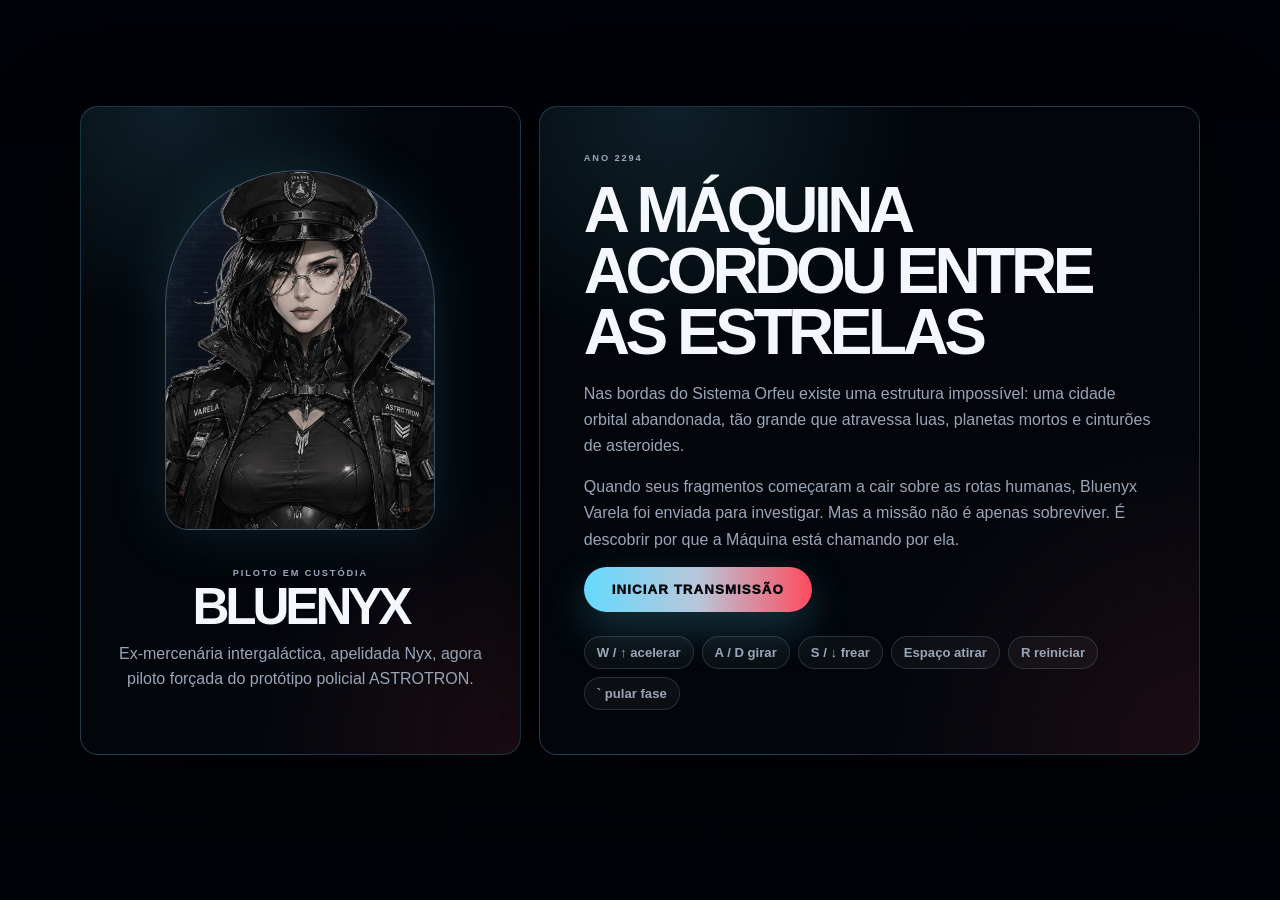
==== commit e76a3803: "Update index.html" ====
--- a/astrotron/index.html
+++ b/astrotron/index.html
@@ -3,27 +3,19 @@
 <head>
   <meta charset="UTF-8" />
   <meta name="viewport" content="width=device-width, initial-scale=1.0" />
-
-  <title>ASTROTRON | Fragmentos da Máquina</title>
+  <title>ASTROTRON</title>
 
   <link rel="stylesheet" href="css/estilobackground.css" />
   <link rel="stylesheet" href="css/estilogeral.css" />
 </head>
 
 <body>
-  <div class="astro-background">
-    <div class="mega-structure structure-one"></div>
-    <div class="mega-structure structure-two"></div>
-    <div class="dust-layer"></div>
-    <div class="noise-layer"></div>
-  </div>
-
   <main class="game-shell">
     <section class="top-panel">
       <div class="brand-card">
-        <p class="eyebrow">Operação de Patrulha Profunda</p>
+        <p class="eyebrow">Polícia do Setor Orfeu</p>
         <h1>ASTROTRON</h1>
-        <p class="subtitle">Fragmentos da Máquina</p>
+        <p class="subtitle">Protótipo de patrulha profunda</p>
       </div>
 
       <div class="hud cockpit-hud">
@@ -43,17 +35,23 @@
           <div class="stacked-bars">
             <label>
               <em>Nível do casco</em>
-              <div class="bar hull"><i id="hullBar"></i></div>
+              <div class="bar hull">
+                <i id="hullBar"></i>
+              </div>
             </label>
 
             <label>
               <em>Energia</em>
-              <div class="bar energy"><i id="xpBar"></i></div>
+              <div class="bar energy">
+                <i id="xpBar"></i>
+              </div>
             </label>
 
             <label>
               <em>Oxigênio</em>
-              <div class="bar oxygen"><i id="oxygenBar"></i></div>
+              <div class="bar oxygen">
+                <i id="oxygenBar"></i>
+              </div>
             </label>
           </div>
         </div>
@@ -75,7 +73,7 @@
               <img
                 class="title-nyx-image"
                 src="assets/img/personagens/nyx_retrato_policial.png"
-                alt="Retrato de Nyx Varela"
+                alt="Retrato de Bluenyx Varela"
                 onerror="this.style.display='none';"
               />
               <div class="portrait-head"></div>
@@ -97,7 +95,7 @@
 
             <p>Nas bordas do Sistema Orfeu existe uma estrutura impossível: uma cidade orbital abandonada, tão grande que atravessa luas, planetas mortos e cinturões de asteroides.</p>
 
-            <p>Quando seus fragmentos começaram a cair sobre as rotas humanas, Nyx Varela foi enviada para investigar. Mas a missão não é apenas sobreviver. É descobrir por que a Máquina está chamando por ela.</p>
+            <p>Quando seus fragmentos começaram a cair sobre as rotas humanas, Bluenyx Varela foi enviada para investigar. Mas a missão não é apenas sobreviver. É descobrir por que a Máquina está chamando por ela.</p>
 
             <button id="startBtn" class="primary-btn">Iniciar transmissão</button>
 
@@ -107,6 +105,7 @@
               <span>S / ↓ frear</span>
               <span>Espaço atirar</span>
               <span>R reiniciar</span>
+              <span>` pular fase</span>
             </div>
           </div>
         </div>
@@ -154,12 +153,13 @@
         </div>
       </div>
 
-
       <div id="sectorLoadScreen" class="screen-overlay sector-load-screen hidden">
         <div class="sector-load-box">
           <span class="load-kicker">Sincronizando setor</span>
           <strong id="sectorLoadText">Carregando mapa, meteoros e telemetria...</strong>
-          <div class="load-line"><i></i></div>
+          <div class="load-line">
+            <i></i>
+          </div>
         </div>
       </div>
 
@@ -168,7 +168,11 @@
           <p class="eyebrow">Parada orbital</p>
           <h2 id="stationName">Posto Estelar</h2>
           <p id="stationDescription">Um abrigo improvisado preso a uma lua partida.</p>
-          <p class="interface-credits">Créditos disponíveis: <strong id="interfaceCreditsValue">00000</strong></p>
+
+          <p class="interface-credits">
+            Créditos disponíveis:
+            <strong id="interfaceCreditsValue">00000</strong>
+          </p>
 
           <div class="station-grid">
             <button id="repairBtn" class="station-card">
@@ -185,20 +189,24 @@
 
             <button id="continueMissionBtn" class="station-card">
               <span>➜</span>
-              <h3>Continuar rota</h3>
-              <p>Retorne ao vazio e atravesse o próximo setor.</p>
+              <h3>Continuar missão</h3>
+              <p>Volte ao setor e siga para a próxima zona de risco.</p>
             </button>
           </div>
         </div>
       </div>
 
       <div id="upgradeScreen" class="screen-overlay hidden">
-        <div class="screen-box upgrade-box">
-          <p class="eyebrow">Oficina da ASTROTRON</p>
-          <h2>Escolha uma melhoria</h2>
-          <p>Cada módulo consome créditos e muda a forma como a nave responde no campo de fragmentos.</p>
-
-          <p class="interface-credits">Créditos disponíveis: <strong id="upgradeCreditsValue">00000</strong></p>
+        <div class="station-box upgrade-box">
+          <p class="eyebrow">Núcleo de evolução</p>
+          <h2>Escolha um módulo</h2>
+          <p>A ASTROTRON absorveu energia suficiente para modificar sua estrutura.</p>
+
+          <p class="interface-credits">
+            Créditos disponíveis:
+            <strong id="upgradeCreditsValue">00000</strong>
+          </p>
+
           <div id="upgradeCards" class="upgrade-grid"></div>
         </div>
       </div>
@@ -206,7 +214,7 @@
       <div id="gameOverScreen" class="screen-overlay hidden">
         <div class="screen-box">
           <p class="eyebrow danger">Transmissão perdida</p>
-          <h2>Nyx desapareceu no vazio</h2>
+          <h2>ASTROTRON caiu</h2>
 
           <p>A última imagem enviada pela ASTROTRON mostra a Máquina se abrindo como uma cidade viva entre os destroços.</p>
 
--- a/astrotron/css/estilogeral.css
+++ b/astrotron/css/estilogeral.css
@@ -1511,3 +1511,205 @@
     width: auto;
   }
 }
+
+
+/* ASTROTRON V13 - ajuste fino de cutscene e segurança visual */
+.cutscene-meta {
+  margin-bottom: 2px;
+  transform: translateY(6px);
+  position: relative;
+  z-index: 20;
+}
+
+.dialogue-row {
+  gap: 14px;
+}
+
+.dialogue-box {
+  margin-top: 0;
+}
+
+@media (max-width: 980px) {
+  .cutscene-meta {
+    transform: translateY(4px);
+    margin-bottom: 0;
+  }
+}
+
+
+/* ASTROTRON V14 - pacote forçado: HUD/cutscene visível */
+
+.menu-mode .top-panel,
+.menu-mode .mission-panel,
+.cinematic-mode .top-panel,
+.cinematic-mode .mission-panel {
+  opacity: 0 !important;
+  pointer-events: none !important;
+  transform: translateY(18px) !important;
+}
+
+.top-panel {
+  top: auto !important;
+  bottom: 0 !important;
+  left: 0 !important;
+  right: 0 !important;
+  height: 140px !important;
+  padding: 8px 12px 10px !important;
+  grid-template-columns: clamp(360px, 35vw, 470px) minmax(0, 1fr) !important;
+}
+
+.brand-card {
+  min-width: 0 !important;
+  overflow: visible !important;
+  padding: 10px 14px !important;
+}
+
+.brand-card h1,
+h1 {
+  font-size: clamp(1.7rem, 2.8vw, 2.95rem) !important;
+  letter-spacing: -0.035em !important;
+  transform: scaleX(0.94) !important;
+  transform-origin: left center !important;
+  white-space: nowrap !important;
+  overflow: visible !important;
+}
+
+.cockpit-hud {
+  grid-template-columns: 120px 86px minmax(250px, 0.7fr) !important;
+  justify-content: end !important;
+}
+
+.hud-card.compact {
+  min-height: 94px !important;
+  padding: 8px !important;
+}
+
+.systems-card {
+  min-height: 94px !important;
+  max-width: 430px !important;
+  justify-self: end !important;
+  width: 100% !important;
+}
+
+.stacked-bars {
+  gap: 5px !important;
+}
+
+.stacked-bars label {
+  grid-template-columns: 92px 1fr !important;
+}
+
+.stacked-bars em {
+  font-size: 0.58rem !important;
+}
+
+.stacked-bars .bar {
+  height: 8px !important;
+}
+
+.mission-panel {
+  left: 22px !important;
+  right: auto !important;
+  top: 18px !important;
+  bottom: auto !important;
+  width: min(440px, calc(100vw - 44px)) !important;
+  justify-content: flex-start !important;
+  border: 0 !important;
+  background: transparent !important;
+  box-shadow: none !important;
+}
+
+.mission-panel p {
+  text-align: left !important;
+}
+
+#cutsceneScreen {
+  place-items: end center !important;
+  padding: 0 24px 152px !important;
+}
+
+.cutscene-box {
+  width: min(1240px, calc(100vw - 48px)) !important;
+  display: block !important;
+}
+
+.cutscene-meta {
+  width: min(760px, calc(100vw - 390px)) !important;
+  margin-left: 360px !important;
+  margin-bottom: 2px !important;
+  transform: translateY(6px) !important;
+  position: relative !important;
+  z-index: 20 !important;
+  display: flex !important;
+  align-items: end !important;
+  justify-content: space-between !important;
+  gap: 16px !important;
+  color: #f6fbff !important;
+  text-transform: uppercase !important;
+  letter-spacing: 0.09em !important;
+  text-shadow: 0 0 18px rgba(0, 0, 0, 0.82) !important;
+}
+
+.cutscene-meta span,
+.cutscene-meta .meta-label {
+  display: block !important;
+  color: rgba(102, 217, 255, 0.9) !important;
+  font-size: 0.62rem !important;
+  font-weight: 900 !important;
+  margin-bottom: 3px !important;
+}
+
+.cutscene-meta strong {
+  display: block !important;
+  font-size: clamp(1rem, 1.8vw, 1.45rem) !important;
+}
+
+.dialogue-row {
+  display: grid !important;
+  grid-template-columns: 340px minmax(0, 1fr) !important;
+  gap: 14px !important;
+  align-items: end !important;
+}
+
+.cutscene-portrait {
+  position: relative !important;
+  left: auto !important;
+  bottom: auto !important;
+  z-index: 15 !important;
+  justify-self: end !important;
+}
+
+.portrait-frame.small {
+  width: 320px !important;
+  height: 430px !important;
+  border: 0 !important;
+  overflow: visible !important;
+}
+
+.cutscene-nyx-image {
+  transform: scale(1.1) !important;
+  object-fit: contain !important;
+  object-position: center bottom !important;
+}
+
+.cutscene-location {
+  display: none !important;
+}
+
+.dialogue-box {
+  min-height: 148px !important;
+  padding: 24px 28px 20px 28px !important;
+}
+
+.interface-credits {
+  margin: 10px auto 0 !important;
+  color: rgba(210, 224, 240, 0.78) !important;
+  text-transform: uppercase !important;
+  letter-spacing: 0.08em !important;
+  font-size: 0.72rem !important;
+  font-weight: 900 !important;
+}
+
+.interface-credits strong {
+  color: #66d9ff !important;
+}
